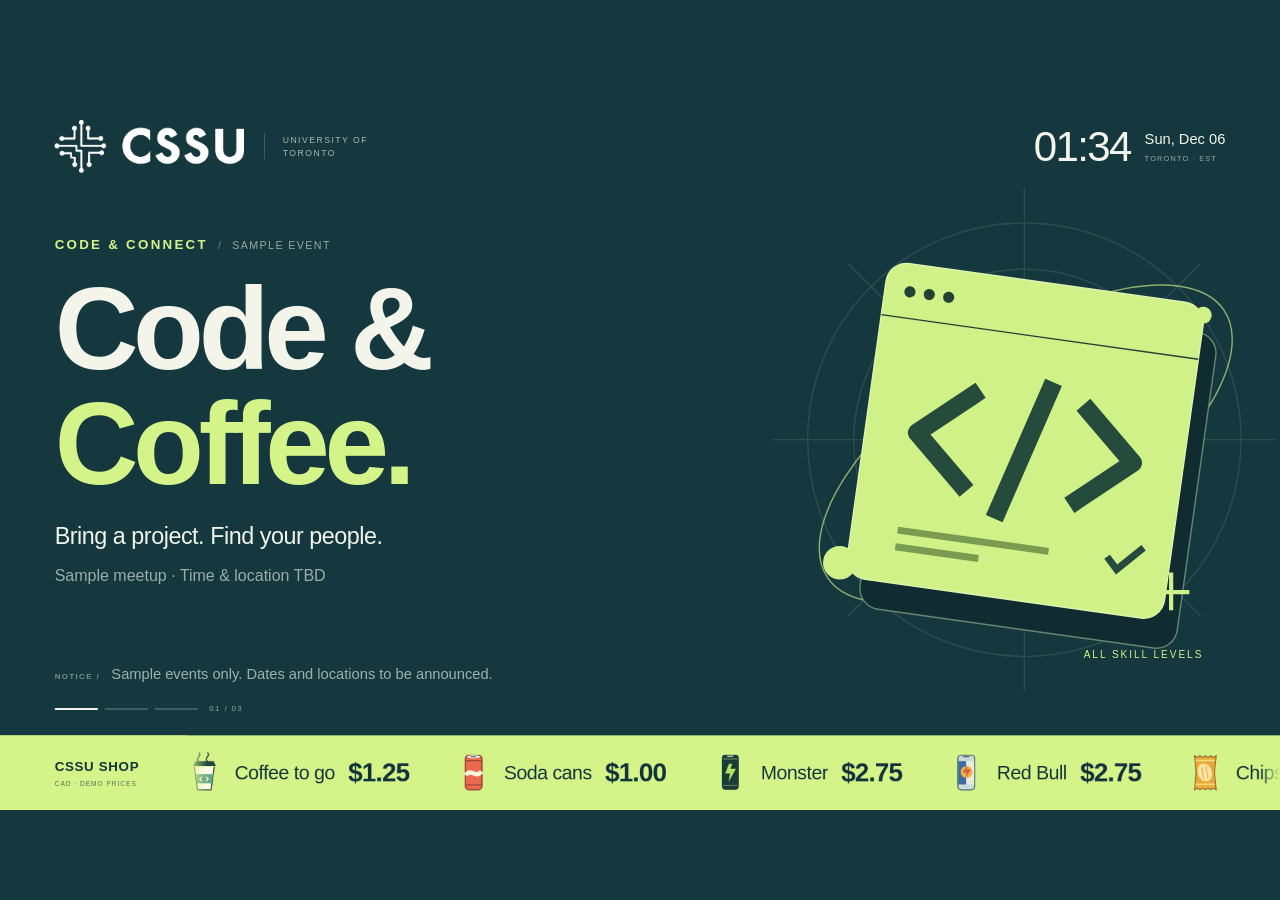
==== frontend/index.html @ a39de6a8 "Frontend Docs and source code" ====
<!doctype html>
<html lang="en">
<head>
  <meta charset="utf-8">
  <meta name="viewport" content="width=device-width, initial-scale=1">
  <meta name="theme-color" content="#15383e">
  <meta name="description" content="An offline CSSU digital poster. All events are demonstration content.">
  <meta http-equiv="Content-Security-Policy" content="default-src 'self'; script-src 'self'; style-src 'self' 'unsafe-inline'; img-src 'self' data:; connect-src 'self'; worker-src 'self'; object-src 'none'; base-uri 'none'">
  <title>CSSU — The Common Room · Demo</title>
  <link rel="icon" href="assets/cssu-icon.webp" type="image/webp">
  <link rel="stylesheet" href="styles.css">
  <link rel="stylesheet" href="time-signal.css">
  <script src="display-shell.js" defer></script>
  <script src="time-signal-config.js" defer></script>
  <script src="content.js" defer></script>
  <script src="app.js" defer></script>
  <script src="time-signal.js" defer></script>
  <script src="update.js" defer></script>
</head>
<body>
  <main id="screen" aria-label="CSSU digital community board">
    <section class="hero" aria-label="Featured demo events" aria-roledescription="carousel">
      <div id="slides" class="slides"></div>
    </section>
    <header class="masthead">
      <div class="identity"><img class="brand-logo" src="assets/cssu-logo.webp" width="284" height="79" alt="CSSU — Computer Science Student Union"><span class="identity-location">UNIVERSITY OF TORONTO</span></div>
      <div class="clock"><time id="clock-time">--:--</time><div><time id="clock-date">Loading local time</time><span>TORONTO · <span id="clock-zone">LOCAL TIME</span></span></div></div>
    </header>
    <div class="ambient-footer"><div class="notice"><span class="notice-label">NOTICE /</span><p id="announcement">All events shown are illustrative samples.</p></div><div class="hero-bottom"><div class="slide-tracks" id="slide-tracks" aria-hidden="true"></div><span class="slide-number" id="slide-number">01 / 03</span></div></div>
    <footer class="price-ribbon" aria-label="CSSU shop demo prices in Canadian dollars"><div class="ribbon-label"><strong>CSSU SHOP</strong><span>CAD · DEMO PRICES</span></div><div class="price-window"><div class="price-track" id="price-track"></div></div></footer>
  </main>
  <noscript>This display needs JavaScript enabled. Open index.html in Chromium, Chrome or Safari with scripting enabled.</noscript>
</body>
</html>
---- frontend/styles.css ----
:root{--design-scale:1;--ink:#13333a;--paper:#f3f5ea;--lime:#d4f48a;font-family:Arial,Helvetica,sans-serif;background:#15383e;color:var(--paper);font-synthesis:none}
*{box-sizing:border-box;cursor:none}body{margin:0;overflow:hidden;user-select:none}#screen{width:1920px;height:1080px;position:absolute;left:50%;top:50%;transform:translate(-50%,-50%) scale(var(--design-scale));transform-origin:center;overflow:hidden;background:#15383e;pointer-events:none}.hero{position:absolute;inset:0 0 112px}.slides,.slide{position:absolute;inset:0}.slide{--accent:#d4f48a;background:#15383e;opacity:0;transform:translateY(10px);transition:opacity .65s ease,transform .65s ease;pointer-events:none;overflow:hidden;padding:221px 82px 80px}.slide.active{opacity:1;transform:translateY(0);pointer-events:none;z-index:1}.slide.theme-code{--accent:#d4f48a;background:#15383e}.slide.theme-play{--accent:#ffd393;background:#41334d}.slide.theme-build{--accent:#b6def8;background:#223c58}.masthead{position:absolute;z-index:4;left:82px;right:82px;top:45px;display:flex;justify-content:space-between;align-items:center;pointer-events:none}.identity{display:flex;align-items:center;gap:30px}.brand-logo{width:284px;height:79px;object-fit:contain;filter:invert(1);display:block}.identity-location{font-size:13px;line-height:1.5;letter-spacing:2.2px;color:#e5ede8b3;border-left:1px solid #ffffff45;padding-left:27px;max-width:167px}.clock{display:flex;align-items:center;gap:21px}.clock>time{font-size:63px;letter-spacing:-2.5px;font-weight:500;font-variant-numeric:tabular-nums}.clock>div{display:flex;flex-direction:column;gap:9px;font-size:22px}.clock>div>span{font-size:11px;letter-spacing:1.8px;color:#e5ede8a3}.slide-top{display:flex;align-items:center;gap:15px;font-size:20px;font-weight:600;letter-spacing:3.4px;color:var(--accent)}.slide-top .sample{font-weight:400;font-size:16px;color:#e8efdf9c;letter-spacing:2.1px}.slide-top .sample::before{content:'/';margin-right:15px;color:#e8efdf70}.slide h1{font-size:174px;line-height:.99;letter-spacing:-8px;margin:29px 0 27px;position:relative;z-index:2;max-width:1100px;font-weight:700}.slide h1 span{display:block}.slide h1 span.accent{color:var(--accent)}.slide p.description{font-size:35px;line-height:1.35;letter-spacing:-.7px;color:#f0f4e9;max-width:1000px;margin:0;position:relative;z-index:2}.event-details{position:relative;z-index:2;display:flex;align-items:center;gap:13px;margin-top:23px;font-size:24px;color:#dae5dfad}.event-title{display:none}.event-meta{display:block}.event-tag{position:absolute;right:115px;bottom:113px;color:var(--accent);font-size:15px;letter-spacing:3px;z-index:2}.hero-art{position:absolute;width:755px;height:755px;right:6px;top:147px;opacity:.98}.ambient-footer{position:absolute;z-index:4;left:82px;right:82px;bottom:140px;display:flex;flex-direction:column;gap:24px}.notice{display:flex;align-items:baseline;gap:17px;color:#e0ece2ab;font-size:22px;line-height:1.35;max-width:1490px}.notice-label{font-size:12px;letter-spacing:2px;font-weight:700;flex:none;color:#e0ece27a}.notice p{margin:0;transition:opacity .35s ease,transform .35s ease}.notice p.changing{opacity:0;transform:translateY(4px)}.hero-bottom{display:flex;align-items:center;gap:17px;height:25px}.slide-tracks{display:flex;gap:10px}.track{width:65px;height:24px;background:transparent;border:0;padding:10px 0;position:relative}.track::before,.track .fill{position:absolute;left:0;right:0;top:11px;height:3px;background:#ffffff30;border-radius:3px}.track::before{content:''}.track .fill{background:#eef5e8;transform:scaleX(0);transform-origin:left}.track.active .fill{animation:progress var(--slide-duration,14s) linear forwards}.slide-number{font-size:12px;letter-spacing:2px;color:#d2ded0a8;font-variant-numeric:tabular-nums}.price-ribbon{position:absolute;z-index:5;bottom:0;left:0;right:0;height:112px;display:flex;align-items:center;background:var(--lime);color:var(--ink);overflow:hidden}.ribbon-label{flex:none;width:280px;height:112px;display:flex;flex-direction:column;justify-content:center;gap:9px;padding-left:82px;position:relative;z-index:2;background:var(--lime)}.ribbon-label strong{font-size:20px;letter-spacing:1px}.ribbon-label>span{font-size:10px;letter-spacing:1.4px;opacity:.66}.price-window{overflow:hidden;flex:1;min-width:0;mask-image:linear-gradient(to right,transparent,#000 30px,#000 calc(100% - 30px),transparent)}.price-track{width:max-content;display:flex;animation:price-scroll var(--ticker-duration,30s) linear infinite;will-change:transform}.price-group{display:flex;align-items:center;flex:none;gap:70px;padding-right:70px;height:112px}.price-item{display:flex;align-items:center;gap:20px;white-space:nowrap}.product-image{width:52px;height:65px;object-fit:contain;flex:none;display:block}.item-name{font-size:29px;letter-spacing:-.6px}.item-price{font-size:39px;font-weight:700;letter-spacing:-1.2px;font-variant-numeric:tabular-nums}noscript{position:fixed;inset:30%;background:white;color:#142d30;padding:40px;font-size:24px;z-index:20}@keyframes progress{from{transform:scaleX(0)}to{transform:scaleX(1)}}@keyframes price-scroll{to{transform:translateX(-50%)}}@media(prefers-reduced-motion:reduce){.slide,.notice p{transition:none}.track.active .fill{animation:none;transform:scaleX(1)}.price-track{animation:none;will-change:auto}.price-group{gap:25px;padding-right:25px}.price-group[aria-hidden=true]{display:none}.price-item{gap:12px}.product-image{width:36px;height:45px}.item-name{font-size:24px}.item-price{font-size:31px}}
---- frontend/time-signal.css ----
/* The entire broadcast is idle and hidden outside its fourteen-second slot. */
.time-signal[hidden]{display:none}
.time-signal{position:absolute;inset:0;z-index:20;background:#091e28;color:#f3f5ea;overflow:hidden;pointer-events:none;--signal-duration:14s;--signal-accent:#d4f48a;animation:signal-arrive .42s ease-out both}
.signal-shutter{position:absolute;inset:-20px;z-index:8;background:#d4f48a;animation:signal-shutter .65s cubic-bezier(.65,0,.25,1) both;transform:translateX(110%) skewX(-12deg)}
.signal-shutter::after{content:'';position:absolute;right:-90px;top:0;bottom:0;width:55px;background:#f3f5ea}
.signal-header{position:absolute;left:82px;right:82px;top:47px;display:flex;align-items:center;justify-content:space-between;z-index:4}
.signal-logo{width:251px;height:70px;object-fit:contain;filter:invert(1)}
.signal-header-title{display:flex;align-items:center;gap:16px;font-size:16px;font-weight:700;letter-spacing:3px}
.signal-header-title::before{content:'';width:8px;height:8px;background:#d4f48a;border-radius:50%}
.signal-header-note{font-size:11px;letter-spacing:2px;color:#97b1b6}
.signal-globe{position:absolute;left:1110px;top:135px;width:850px;height:850px;opacity:.25;animation:signal-orbit var(--signal-duration) linear both}
.signal-grid-line{position:absolute;left:0;right:0;top:181px;height:1px;background:#b5d2cf20}
.signal-cards{position:absolute;inset:0}
.signal-page{position:absolute;inset:0;opacity:0;transform:translateY(18px);transition:opacity .18s ease,transform .24s ease}
.signal-page.is-current{opacity:1;transform:translateY(0)}
.signal-page-solo .signal-columns{position:absolute;inset:0}
.signal-city{position:absolute;inset:0}
.signal-city-label{position:absolute;left:86px;top:225px;display:flex;align-items:center;gap:22px}
.signal-city-label h2{font-size:75px;line-height:1.1;letter-spacing:1px;font-weight:600;text-transform:uppercase;margin:0}
.signal-index{align-self:flex-start;padding-top:13px;font-size:16px;letter-spacing:2px;color:#d4f48a}
.signal-time{position:absolute;left:68px;top:324px;display:flex;align-items:baseline;font-variant-numeric:tabular-nums;white-space:nowrap}
.signal-hours{font-size:330px;font-weight:600;line-height:1.1;letter-spacing:-15px}
.signal-seconds{font-size:86px;font-weight:400;letter-spacing:-3px;color:#d4f48a;margin-left:27px;min-width:103px}
.signal-date{position:absolute;left:87px;top:725px;font-size:29px;letter-spacing:.7px;color:#c4d8d8}
.signal-zone{position:absolute;right:87px;top:370px;width:437px;text-align:right}
.signal-city-code{font-size:148px;font-weight:600;line-height:1;letter-spacing:-6px;color:#d4f48a}
.signal-country{margin-top:22px;font-size:14px;font-weight:600;letter-spacing:4px;color:#a4bfc1}
.signal-offset{margin-top:58px;font-size:44px;letter-spacing:-1px;font-weight:400}
.signal-zone-name{margin-top:11px;font-size:15px;letter-spacing:2px;color:#90afb4}
.signal-route{position:absolute;left:87px;right:87px;bottom:116px;display:flex;gap:30px;z-index:4}
.signal-route-city{flex:1;position:relative;padding-top:25px;min-width:0;color:#65848c;font-size:21px;letter-spacing:.3px}
.signal-route-city::before{content:'';position:absolute;left:0;right:0;top:0;height:2px;background:#35505a}
.signal-route-city.is-past{color:#adc4c7}
.signal-route-city.is-past::before,.signal-route-city.is-current::before{background:#d4f48a}
.signal-route-city.is-current{color:#d4f48a}
.signal-route-number{font-size:11px;letter-spacing:2px;display:block;margin-bottom:11px;opacity:.7}
.signal-bottom{position:absolute;left:87px;right:87px;bottom:45px;display:flex;justify-content:space-between;font-size:10px;letter-spacing:2.4px;color:#74969f}
.signal-progress{position:absolute;left:0;right:0;bottom:0;height:6px;background:#d4f48a;transform-origin:left;animation:signal-progress var(--signal-duration) linear both}
.time-signal.is-closing{animation:signal-depart .6s cubic-bezier(.65,0,.3,1) both}
.time-signal-active .price-track,.time-signal-active .track.active .fill{animation-play-state:paused}
@keyframes signal-arrive{from{opacity:0;transform:translateX(65px)}to{opacity:1;transform:translateX(0)}}
@keyframes signal-shutter{0%{transform:translateX(-110%) skewX(-12deg)}35%{transform:translateX(-4%) skewX(-12deg)}100%{transform:translateX(110%) skewX(-12deg)}}
@keyframes signal-depart{to{transform:translateX(-100%);opacity:0}}
@keyframes signal-orbit{from{transform:rotate(-9deg)}to{transform:rotate(8deg)}}
@keyframes signal-progress{from{transform:scaleX(0)}to{transform:scaleX(1)}}
@media(prefers-reduced-motion:reduce){.time-signal,.time-signal.is-closing,.signal-globe{animation:none}.signal-shutter{display:none}.signal-page{transition:none;transform:none}.signal-progress{animation:none}}

/* Four portrait columns share a single full-screen board. No per-city flips. */
.signal-page-label{position:absolute;left:87px;top:207px;color:#a8c8c3;font-size:12px;letter-spacing:3px}
.signal-page-group .signal-columns{position:absolute;left:87px;right:87px;top:263px;bottom:218px;display:grid;grid-template-columns:repeat(4,minmax(0,1fr))}
.signal-page-group .signal-city{position:relative;inset:auto;border-left:1px solid #b5d2cf30;min-width:0}
.signal-page-group .signal-city:first-child{border-left:0}
.signal-page-group .signal-city-label{left:31px;right:20px;top:174px;display:block}
.signal-page-group .signal-city-label h2{font-size:38px;line-height:1.2;letter-spacing:-.6px;white-space:nowrap}
.signal-page-group .signal-index{display:none}
.signal-page-group .signal-time{left:24px;top:262px}
.signal-page-group .signal-hours{font-size:110px;letter-spacing:-5px}
.signal-page-group .signal-seconds{font-size:35px;letter-spacing:-1px;min-width:0;margin-left:12px}
.signal-page-group .signal-date{left:32px;right:16px;top:425px;font-size:21px;letter-spacing:0;line-height:1.4}
.signal-page-group .signal-zone{left:32px;right:24px;top:0;width:auto;text-align:left}
.signal-page-group .signal-city-code{font-size:100px;letter-spacing:-4px}
.signal-page-group .signal-country{font-size:11px;letter-spacing:2.8px;margin-top:15px}
.signal-page-group .signal-offset{position:absolute;left:0;top:505px;margin:0;font-size:27px;letter-spacing:-.5px}
.signal-page-group .signal-zone-name{position:absolute;left:0;top:548px;margin:0;font-size:12px;letter-spacing:1.8px}
.signal-route-city{font-size:16px;line-height:1.45}
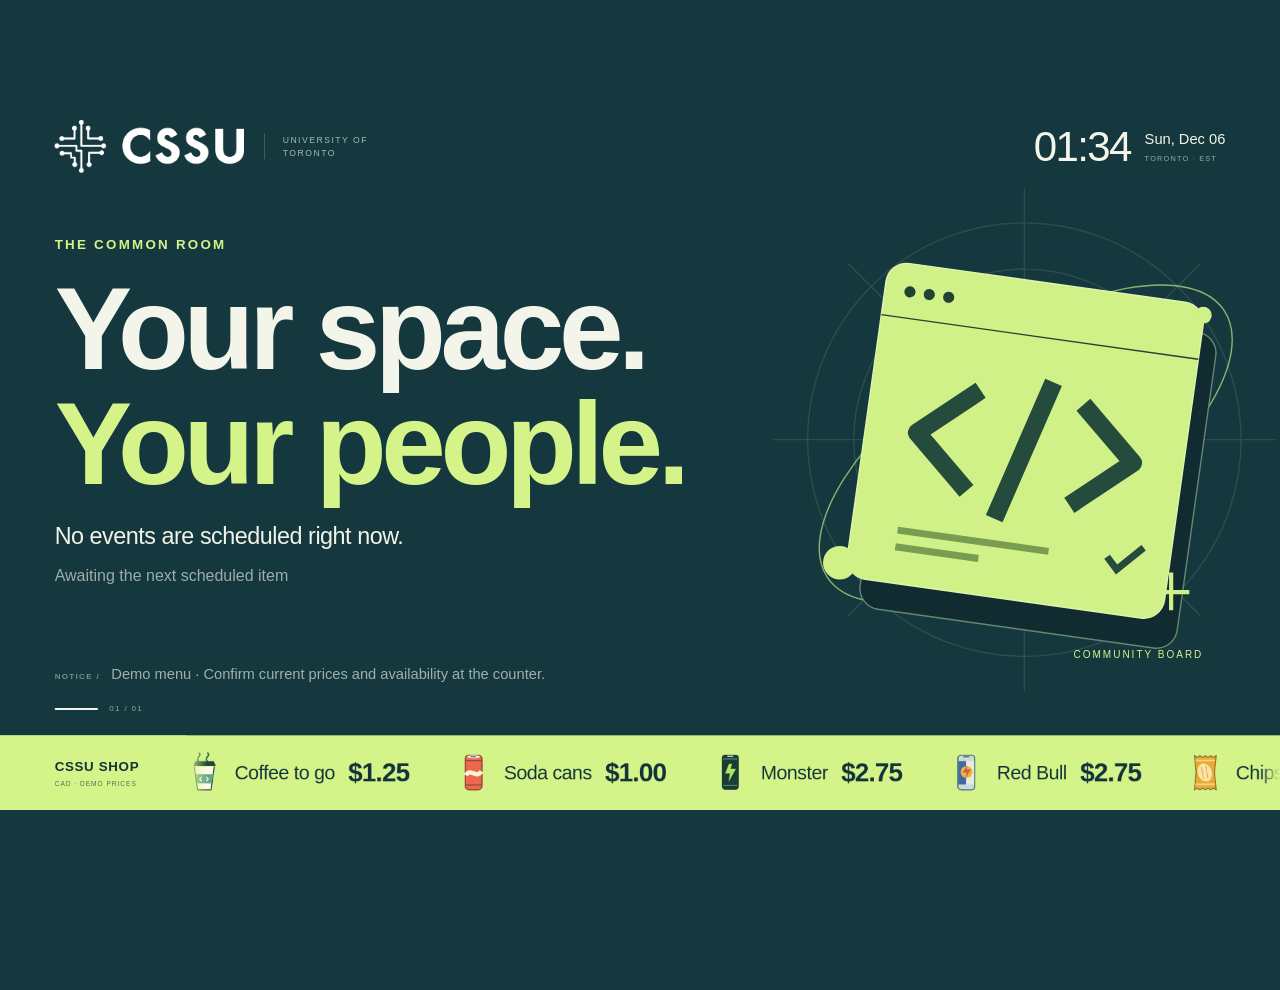
==== commit 84c90056: "Add November CSSU events with automatic expiry" ====
--- a/frontend/index.html
+++ b/frontend/index.html
@@ -4,9 +4,9 @@
   <meta charset="utf-8">
   <meta name="viewport" content="width=device-width, initial-scale=1">
   <meta name="theme-color" content="#15383e">
-  <meta name="description" content="An offline CSSU digital poster. All events are demonstration content.">
+  <meta name="description" content="An offline CSSU digital community board with upcoming events.">
   <meta http-equiv="Content-Security-Policy" content="default-src 'self'; script-src 'self'; style-src 'self' 'unsafe-inline'; img-src 'self' data:; connect-src 'self'; worker-src 'self'; object-src 'none'; base-uri 'none'">
-  <title>CSSU — The Common Room · Demo</title>
+  <title>CSSU — The Common Room</title>
   <link rel="icon" href="assets/cssu-icon.webp" type="image/webp">
   <link rel="stylesheet" href="styles.css">
   <link rel="stylesheet" href="time-signal.css">
@@ -19,14 +19,14 @@
 </head>
 <body>
   <main id="screen" aria-label="CSSU digital community board">
-    <section class="hero" aria-label="Featured demo events" aria-roledescription="carousel">
+    <section class="hero" aria-label="Featured events" aria-roledescription="carousel">
       <div id="slides" class="slides"></div>
     </section>
     <header class="masthead">
       <div class="identity"><img class="brand-logo" src="assets/cssu-logo.webp" width="284" height="79" alt="CSSU — Computer Science Student Union"><span class="identity-location">UNIVERSITY OF TORONTO</span></div>
       <div class="clock"><time id="clock-time">--:--</time><div><time id="clock-date">Loading local time</time><span>TORONTO · <span id="clock-zone">LOCAL TIME</span></span></div></div>
     </header>
-    <div class="ambient-footer"><div class="notice"><span class="notice-label">NOTICE /</span><p id="announcement">All events shown are illustrative samples.</p></div><div class="hero-bottom"><div class="slide-tracks" id="slide-tracks" aria-hidden="true"></div><span class="slide-number" id="slide-number">01 / 03</span></div></div>
+    <div class="ambient-footer"><div class="notice"><span class="notice-label">NOTICE /</span><p id="announcement">Your community, on display.</p></div><div class="hero-bottom"><div class="slide-tracks" id="slide-tracks" aria-hidden="true"></div><span class="slide-number" id="slide-number"></span></div></div>
     <footer class="price-ribbon" aria-label="CSSU shop demo prices in Canadian dollars"><div class="ribbon-label"><strong>CSSU SHOP</strong><span>CAD · DEMO PRICES</span></div><div class="price-window"><div class="price-track" id="price-track"></div></div></footer>
   </main>
   <noscript>This display needs JavaScript enabled. Open index.html in Chromium, Chrome or Safari with scripting enabled.</noscript>
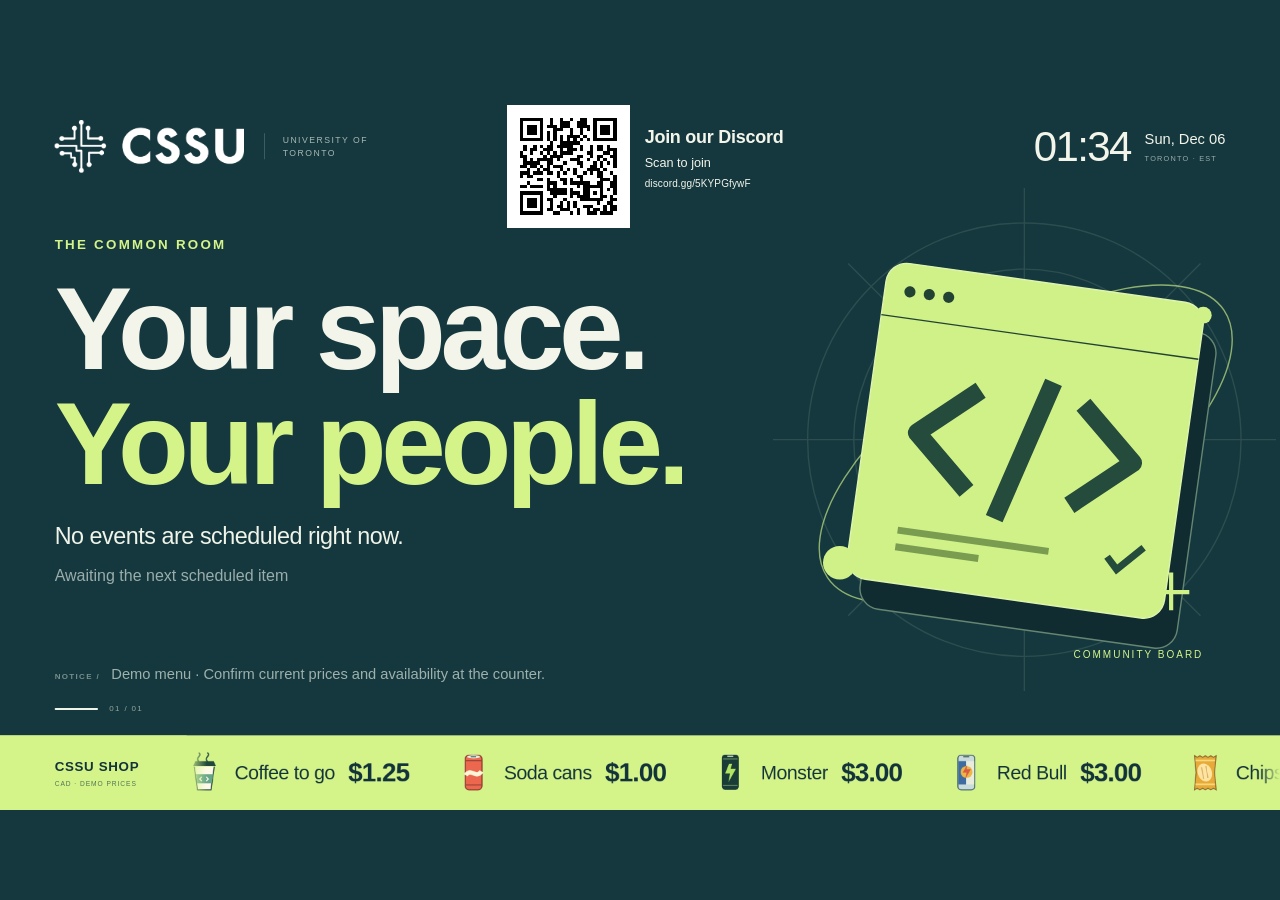
==== commit 7c4cbd0b: "Add local Discord QR invitation to kiosk display" ====
--- a/frontend/index.html
+++ b/frontend/index.html
@@ -26,6 +26,10 @@
       <div class="identity"><img class="brand-logo" src="assets/cssu-logo.webp" width="284" height="79" alt="CSSU — Computer Science Student Union"><span class="identity-location">UNIVERSITY OF TORONTO</span></div>
       <div class="clock"><time id="clock-time">--:--</time><div><time id="clock-date">Loading local time</time><span>TORONTO · <span id="clock-zone">LOCAL TIME</span></span></div></div>
     </header>
+    <aside class="community-invite" aria-label="Join the CSSU Discord community">
+      <img class="discord-qr" src="assets/discord-qr.svg" width="185" height="185" alt="Scan to join the CSSU Discord: https://discord.gg/5KYPGfywF">
+      <div class="community-invite-copy"><strong>Join our Discord</strong><span>Scan to join</span><span class="community-invite-url">discord.gg/5KYPGfywF</span></div>
+    </aside>
     <div class="ambient-footer"><div class="notice"><span class="notice-label">NOTICE /</span><p id="announcement">Your community, on display.</p></div><div class="hero-bottom"><div class="slide-tracks" id="slide-tracks" aria-hidden="true"></div><span class="slide-number" id="slide-number"></span></div></div>
     <footer class="price-ribbon" aria-label="CSSU shop demo prices in Canadian dollars"><div class="ribbon-label"><strong>CSSU SHOP</strong><span>CAD · DEMO PRICES</span></div><div class="price-window"><div class="price-track" id="price-track"></div></div></footer>
   </main>
--- a/frontend/styles.css
+++ b/frontend/styles.css
@@ -1,2 +1,34 @@
 :root{--design-scale:1;--ink:#13333a;--paper:#f3f5ea;--lime:#d4f48a;font-family:Arial,Helvetica,sans-serif;background:#15383e;color:var(--paper);font-synthesis:none}
 *{box-sizing:border-box;cursor:none}body{margin:0;overflow:hidden;user-select:none}#screen{width:1920px;height:1080px;position:absolute;left:50%;top:50%;transform:translate(-50%,-50%) scale(var(--design-scale));transform-origin:center;overflow:hidden;background:#15383e;pointer-events:none}.hero{position:absolute;inset:0 0 112px}.slides,.slide{position:absolute;inset:0}.slide{--accent:#d4f48a;background:#15383e;opacity:0;transform:translateY(10px);transition:opacity .65s ease,transform .65s ease;pointer-events:none;overflow:hidden;padding:221px 82px 80px}.slide.active{opacity:1;transform:translateY(0);pointer-events:none;z-index:1}.slide.theme-code{--accent:#d4f48a;background:#15383e}.slide.theme-play{--accent:#ffd393;background:#41334d}.slide.theme-build{--accent:#b6def8;background:#223c58}.masthead{position:absolute;z-index:4;left:82px;right:82px;top:45px;display:flex;justify-content:space-between;align-items:center;pointer-events:none}.identity{display:flex;align-items:center;gap:30px}.brand-logo{width:284px;height:79px;object-fit:contain;filter:invert(1);display:block}.identity-location{font-size:13px;line-height:1.5;letter-spacing:2.2px;color:#e5ede8b3;border-left:1px solid #ffffff45;padding-left:27px;max-width:167px}.clock{display:flex;align-items:center;gap:21px}.clock>time{font-size:63px;letter-spacing:-2.5px;font-weight:500;font-variant-numeric:tabular-nums}.clock>div{display:flex;flex-direction:column;gap:9px;font-size:22px}.clock>div>span{font-size:11px;letter-spacing:1.8px;color:#e5ede8a3}.slide-top{display:flex;align-items:center;gap:15px;font-size:20px;font-weight:600;letter-spacing:3.4px;color:var(--accent)}.slide-top .sample{font-weight:400;font-size:16px;color:#e8efdf9c;letter-spacing:2.1px}.slide-top .sample::before{content:'/';margin-right:15px;color:#e8efdf70}.slide h1{font-size:174px;line-height:.99;letter-spacing:-8px;margin:29px 0 27px;position:relative;z-index:2;max-width:1100px;font-weight:700}.slide h1 span{display:block}.slide h1 span.accent{color:var(--accent)}.slide p.description{font-size:35px;line-height:1.35;letter-spacing:-.7px;color:#f0f4e9;max-width:1000px;margin:0;position:relative;z-index:2}.event-details{position:relative;z-index:2;display:flex;align-items:center;gap:13px;margin-top:23px;font-size:24px;color:#dae5dfad}.event-title{display:none}.event-meta{display:block}.event-tag{position:absolute;right:115px;bottom:113px;color:var(--accent);font-size:15px;letter-spacing:3px;z-index:2}.hero-art{position:absolute;width:755px;height:755px;right:6px;top:147px;opacity:.98}.ambient-footer{position:absolute;z-index:4;left:82px;right:82px;bottom:140px;display:flex;flex-direction:column;gap:24px}.notice{display:flex;align-items:baseline;gap:17px;color:#e0ece2ab;font-size:22px;line-height:1.35;max-width:1490px}.notice-label{font-size:12px;letter-spacing:2px;font-weight:700;flex:none;color:#e0ece27a}.notice p{margin:0;transition:opacity .35s ease,transform .35s ease}.notice p.changing{opacity:0;transform:translateY(4px)}.hero-bottom{display:flex;align-items:center;gap:17px;height:25px}.slide-tracks{display:flex;gap:10px}.track{width:65px;height:24px;background:transparent;border:0;padding:10px 0;position:relative}.track::before,.track .fill{position:absolute;left:0;right:0;top:11px;height:3px;background:#ffffff30;border-radius:3px}.track::before{content:''}.track .fill{background:#eef5e8;transform:scaleX(0);transform-origin:left}.track.active .fill{animation:progress var(--slide-duration,14s) linear forwards}.slide-number{font-size:12px;letter-spacing:2px;color:#d2ded0a8;font-variant-numeric:tabular-nums}.price-ribbon{position:absolute;z-index:5;bottom:0;left:0;right:0;height:112px;display:flex;align-items:center;background:var(--lime);color:var(--ink);overflow:hidden}.ribbon-label{flex:none;width:280px;height:112px;display:flex;flex-direction:column;justify-content:center;gap:9px;padding-left:82px;position:relative;z-index:2;background:var(--lime)}.ribbon-label strong{font-size:20px;letter-spacing:1px}.ribbon-label>span{font-size:10px;letter-spacing:1.4px;opacity:.66}.price-window{overflow:hidden;flex:1;min-width:0;mask-image:linear-gradient(to right,transparent,#000 30px,#000 calc(100% - 30px),transparent)}.price-track{width:max-content;display:flex;animation:price-scroll var(--ticker-duration,30s) linear infinite;will-change:transform}.price-group{display:flex;align-items:center;flex:none;gap:70px;padding-right:70px;height:112px}.price-item{display:flex;align-items:center;gap:20px;white-space:nowrap}.product-image{width:52px;height:65px;object-fit:contain;flex:none;display:block}.item-name{font-size:29px;letter-spacing:-.6px}.item-price{font-size:39px;font-weight:700;letter-spacing:-1.2px;font-variant-numeric:tabular-nums}noscript{position:fixed;inset:30%;background:white;color:#142d30;padding:40px;font-size:24px;z-index:20}@keyframes progress{from{transform:scaleX(0)}to{transform:scaleX(1)}}@keyframes price-scroll{to{transform:translateX(-50%)}}@media(prefers-reduced-motion:reduce){.slide,.notice p{transition:none}.track.active .fill{animation:none;transform:scaleX(1)}.price-track{animation:none;will-change:auto}.price-group{gap:25px;padding-right:25px}.price-group[aria-hidden=true]{display:none}.price-item{gap:12px}.product-image{width:36px;height:45px}.item-name{font-size:24px}.item-price{font-size:31px}}
+
+/* Event palettes retain the shared poster geometry, type scale, and ribbon. */
+.community-invite{position:absolute;z-index:4;left:760px;top:22px;display:flex;align-items:center;gap:22px;color:var(--paper)}
+.discord-qr{display:block;width:185px;height:185px;flex:none;image-rendering:pixelated}
+.community-invite-copy{display:flex;flex-direction:column;gap:10px;max-width:260px;position:relative;top:-12px}
+.community-invite-copy strong{font-size:27px;line-height:1.2;letter-spacing:-.4px}
+.community-invite-copy>span{font-size:19px;line-height:1.3}
+.community-invite-copy .community-invite-url{font-size:15px;letter-spacing:.2px}
+#screen[data-poster-theme=fumbles] .community-invite{color:#173f58}
+.time-signal-active .community-invite{visibility:hidden}
+.slide.theme-fumbles{--accent:#1c6286;background:linear-gradient(124deg,#c9e8ec 0%,#a5d3e1 64%,#8bbfd5 100%);color:#173f58}
+.slide.theme-fumbles::before{content:'';position:absolute;inset:155px 31px 33px 31px;border:1px solid #f4fbf5a3;pointer-events:none}
+.slide.theme-fumbles p.description{color:#234e66}
+.slide.theme-fumbles .event-details{color:#21485f}
+.slide.theme-fumbles .event-tag{color:#21485f}
+.slide.theme-fumbles .hero-art{opacity:1}
+.slide.theme-bytes{--accent:#e7f16f;background:linear-gradient(145deg,#216eab 0%,#165991 60%,#114775 100%)}
+.slide.theme-bytes::before{content:'';position:absolute;right:-190px;bottom:-285px;width:1000px;height:440px;background:#5a874d;border-radius:50%;transform:rotate(-13deg);opacity:.5}
+.slide.theme-bytes .event-details{color:#edf4e9}
+.slide.theme-bytes .hero-art{opacity:1}
+#screen[data-poster-theme=fumbles] .masthead{color:#173f58}
+#screen[data-poster-theme=fumbles] .brand-logo{filter:none}
+#screen[data-poster-theme=fumbles] .identity-location{color:#2a536a;border-left-color:#2a536a55}
+#screen[data-poster-theme=fumbles] .clock>div>span{color:#2a536a}
+#screen[data-poster-theme=fumbles] .notice{color:#21485f}
+#screen[data-poster-theme=fumbles] .notice-label{color:#21485f}
+#screen[data-poster-theme=fumbles] .slide-number{color:#21485f}
+#screen[data-poster-theme=fumbles] .track::before{background:#173f5840}
+#screen[data-poster-theme=fumbles] .track .fill{background:#173f58}
+#screen[data-poster-theme=bytes] .identity-location,#screen[data-poster-theme=bytes] .clock>div>span{color:#edf4e9}
+#screen[data-poster-theme=bytes] .notice{color:#edf4e9}
+#screen[data-poster-theme=bytes] .notice-label,#screen[data-poster-theme=bytes] .slide-number{color:#edf4e9}
--- a/frontend/time-signal.css
+++ b/frontend/time-signal.css
@@ -1,6 +1,6 @@
-/* The entire broadcast is idle and hidden outside its fourteen-second slot. */
+/* The entire broadcast is idle and hidden outside its twenty-second slot. */
 .time-signal[hidden]{display:none}
-.time-signal{position:absolute;inset:0;z-index:20;background:#091e28;color:#f3f5ea;overflow:hidden;pointer-events:none;--signal-duration:14s;--signal-accent:#d4f48a;animation:signal-arrive .42s ease-out both}
+.time-signal{position:absolute;inset:0;z-index:20;background:#091e28;color:#f3f5ea;overflow:hidden;pointer-events:none;--signal-duration:20s;--signal-accent:#d4f48a;animation:signal-arrive .42s ease-out both}
 .signal-shutter{position:absolute;inset:-20px;z-index:8;background:#d4f48a;animation:signal-shutter .65s cubic-bezier(.65,0,.25,1) both;transform:translateX(110%) skewX(-12deg)}
 .signal-shutter::after{content:'';position:absolute;right:-90px;top:0;bottom:0;width:55px;background:#f3f5ea}
 .signal-header{position:absolute;left:82px;right:82px;top:47px;display:flex;align-items:center;justify-content:space-between;z-index:4}
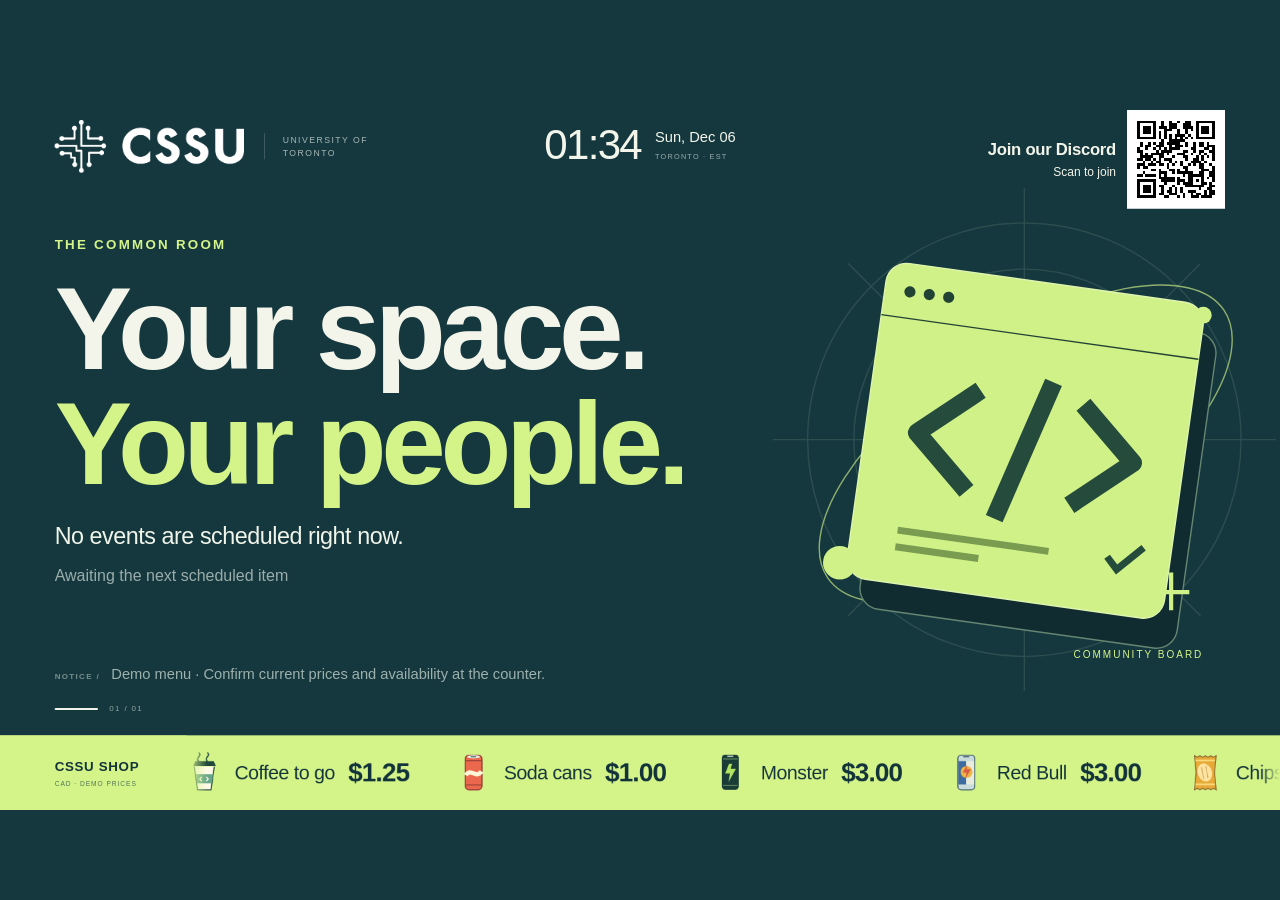
==== commit d02f180e: "Move Discord QR to upper-right corner and center Toronto clock" ====
--- a/frontend/index.html
+++ b/frontend/index.html
@@ -27,8 +27,8 @@
       <div class="clock"><time id="clock-time">--:--</time><div><time id="clock-date">Loading local time</time><span>TORONTO · <span id="clock-zone">LOCAL TIME</span></span></div></div>
     </header>
     <aside class="community-invite" aria-label="Join the CSSU Discord community">
-      <img class="discord-qr" src="assets/discord-qr.svg" width="185" height="185" alt="Scan to join the CSSU Discord: https://discord.gg/5KYPGfywF">
-      <div class="community-invite-copy"><strong>Join our Discord</strong><span>Scan to join</span><span class="community-invite-url">discord.gg/5KYPGfywF</span></div>
+      <img class="discord-qr" src="assets/discord-qr.svg" width="148" height="148" alt="Scan to join the CSSU Discord: https://discord.gg/5KYPGfywF">
+      <div class="community-invite-copy"><strong>Join our Discord</strong><span>Scan to join</span></div>
     </aside>
     <div class="ambient-footer"><div class="notice"><span class="notice-label">NOTICE /</span><p id="announcement">Your community, on display.</p></div><div class="hero-bottom"><div class="slide-tracks" id="slide-tracks" aria-hidden="true"></div><span class="slide-number" id="slide-number"></span></div></div>
     <footer class="price-ribbon" aria-label="CSSU shop demo prices in Canadian dollars"><div class="ribbon-label"><strong>CSSU SHOP</strong><span>CAD · DEMO PRICES</span></div><div class="price-window"><div class="price-track" id="price-track"></div></div></footer>
--- a/frontend/styles.css
+++ b/frontend/styles.css
@@ -2,12 +2,12 @@
 *{box-sizing:border-box;cursor:none}body{margin:0;overflow:hidden;user-select:none}#screen{width:1920px;height:1080px;position:absolute;left:50%;top:50%;transform:translate(-50%,-50%) scale(var(--design-scale));transform-origin:center;overflow:hidden;background:#15383e;pointer-events:none}.hero{position:absolute;inset:0 0 112px}.slides,.slide{position:absolute;inset:0}.slide{--accent:#d4f48a;background:#15383e;opacity:0;transform:translateY(10px);transition:opacity .65s ease,transform .65s ease;pointer-events:none;overflow:hidden;padding:221px 82px 80px}.slide.active{opacity:1;transform:translateY(0);pointer-events:none;z-index:1}.slide.theme-code{--accent:#d4f48a;background:#15383e}.slide.theme-play{--accent:#ffd393;background:#41334d}.slide.theme-build{--accent:#b6def8;background:#223c58}.masthead{position:absolute;z-index:4;left:82px;right:82px;top:45px;display:flex;justify-content:space-between;align-items:center;pointer-events:none}.identity{display:flex;align-items:center;gap:30px}.brand-logo{width:284px;height:79px;object-fit:contain;filter:invert(1);display:block}.identity-location{font-size:13px;line-height:1.5;letter-spacing:2.2px;color:#e5ede8b3;border-left:1px solid #ffffff45;padding-left:27px;max-width:167px}.clock{display:flex;align-items:center;gap:21px}.clock>time{font-size:63px;letter-spacing:-2.5px;font-weight:500;font-variant-numeric:tabular-nums}.clock>div{display:flex;flex-direction:column;gap:9px;font-size:22px}.clock>div>span{font-size:11px;letter-spacing:1.8px;color:#e5ede8a3}.slide-top{display:flex;align-items:center;gap:15px;font-size:20px;font-weight:600;letter-spacing:3.4px;color:var(--accent)}.slide-top .sample{font-weight:400;font-size:16px;color:#e8efdf9c;letter-spacing:2.1px}.slide-top .sample::before{content:'/';margin-right:15px;color:#e8efdf70}.slide h1{font-size:174px;line-height:.99;letter-spacing:-8px;margin:29px 0 27px;position:relative;z-index:2;max-width:1100px;font-weight:700}.slide h1 span{display:block}.slide h1 span.accent{color:var(--accent)}.slide p.description{font-size:35px;line-height:1.35;letter-spacing:-.7px;color:#f0f4e9;max-width:1000px;margin:0;position:relative;z-index:2}.event-details{position:relative;z-index:2;display:flex;align-items:center;gap:13px;margin-top:23px;font-size:24px;color:#dae5dfad}.event-title{display:none}.event-meta{display:block}.event-tag{position:absolute;right:115px;bottom:113px;color:var(--accent);font-size:15px;letter-spacing:3px;z-index:2}.hero-art{position:absolute;width:755px;height:755px;right:6px;top:147px;opacity:.98}.ambient-footer{position:absolute;z-index:4;left:82px;right:82px;bottom:140px;display:flex;flex-direction:column;gap:24px}.notice{display:flex;align-items:baseline;gap:17px;color:#e0ece2ab;font-size:22px;line-height:1.35;max-width:1490px}.notice-label{font-size:12px;letter-spacing:2px;font-weight:700;flex:none;color:#e0ece27a}.notice p{margin:0;transition:opacity .35s ease,transform .35s ease}.notice p.changing{opacity:0;transform:translateY(4px)}.hero-bottom{display:flex;align-items:center;gap:17px;height:25px}.slide-tracks{display:flex;gap:10px}.track{width:65px;height:24px;background:transparent;border:0;padding:10px 0;position:relative}.track::before,.track .fill{position:absolute;left:0;right:0;top:11px;height:3px;background:#ffffff30;border-radius:3px}.track::before{content:''}.track .fill{background:#eef5e8;transform:scaleX(0);transform-origin:left}.track.active .fill{animation:progress var(--slide-duration,14s) linear forwards}.slide-number{font-size:12px;letter-spacing:2px;color:#d2ded0a8;font-variant-numeric:tabular-nums}.price-ribbon{position:absolute;z-index:5;bottom:0;left:0;right:0;height:112px;display:flex;align-items:center;background:var(--lime);color:var(--ink);overflow:hidden}.ribbon-label{flex:none;width:280px;height:112px;display:flex;flex-direction:column;justify-content:center;gap:9px;padding-left:82px;position:relative;z-index:2;background:var(--lime)}.ribbon-label strong{font-size:20px;letter-spacing:1px}.ribbon-label>span{font-size:10px;letter-spacing:1.4px;opacity:.66}.price-window{overflow:hidden;flex:1;min-width:0;mask-image:linear-gradient(to right,transparent,#000 30px,#000 calc(100% - 30px),transparent)}.price-track{width:max-content;display:flex;animation:price-scroll var(--ticker-duration,30s) linear infinite;will-change:transform}.price-group{display:flex;align-items:center;flex:none;gap:70px;padding-right:70px;height:112px}.price-item{display:flex;align-items:center;gap:20px;white-space:nowrap}.product-image{width:52px;height:65px;object-fit:contain;flex:none;display:block}.item-name{font-size:29px;letter-spacing:-.6px}.item-price{font-size:39px;font-weight:700;letter-spacing:-1.2px;font-variant-numeric:tabular-nums}noscript{position:fixed;inset:30%;background:white;color:#142d30;padding:40px;font-size:24px;z-index:20}@keyframes progress{from{transform:scaleX(0)}to{transform:scaleX(1)}}@keyframes price-scroll{to{transform:translateX(-50%)}}@media(prefers-reduced-motion:reduce){.slide,.notice p{transition:none}.track.active .fill{animation:none;transform:scaleX(1)}.price-track{animation:none;will-change:auto}.price-group{gap:25px;padding-right:25px}.price-group[aria-hidden=true]{display:none}.price-item{gap:12px}.product-image{width:36px;height:45px}.item-name{font-size:24px}.item-price{font-size:31px}}
 
 /* Event palettes retain the shared poster geometry, type scale, and ribbon. */
-.community-invite{position:absolute;z-index:4;left:760px;top:22px;display:flex;align-items:center;gap:22px;color:var(--paper)}
-.discord-qr{display:block;width:185px;height:185px;flex:none;image-rendering:pixelated}
-.community-invite-copy{display:flex;flex-direction:column;gap:10px;max-width:260px;position:relative;top:-12px}
-.community-invite-copy strong{font-size:27px;line-height:1.2;letter-spacing:-.4px}
-.community-invite-copy>span{font-size:19px;line-height:1.3}
-.community-invite-copy .community-invite-url{font-size:15px;letter-spacing:.2px}
+.masthead .clock{position:absolute;left:50%;top:0;transform:translateX(-50%)}
+.community-invite{position:absolute;z-index:4;right:82px;top:30px;display:flex;flex-direction:row-reverse;align-items:center;gap:16px;color:var(--paper)}
+.discord-qr{display:block;width:148px;height:148px;flex:none;image-rendering:pixelated}
+.community-invite-copy{display:flex;flex-direction:column;gap:9px;max-width:220px;text-align:right}
+.community-invite-copy strong{font-size:25px;line-height:1.2;letter-spacing:-.4px}
+.community-invite-copy>span{font-size:18px;line-height:1.3}
 #screen[data-poster-theme=fumbles] .community-invite{color:#173f58}
 .time-signal-active .community-invite{visibility:hidden}
 .slide.theme-fumbles{--accent:#1c6286;background:linear-gradient(124deg,#c9e8ec 0%,#a5d3e1 64%,#8bbfd5 100%);color:#173f58}
